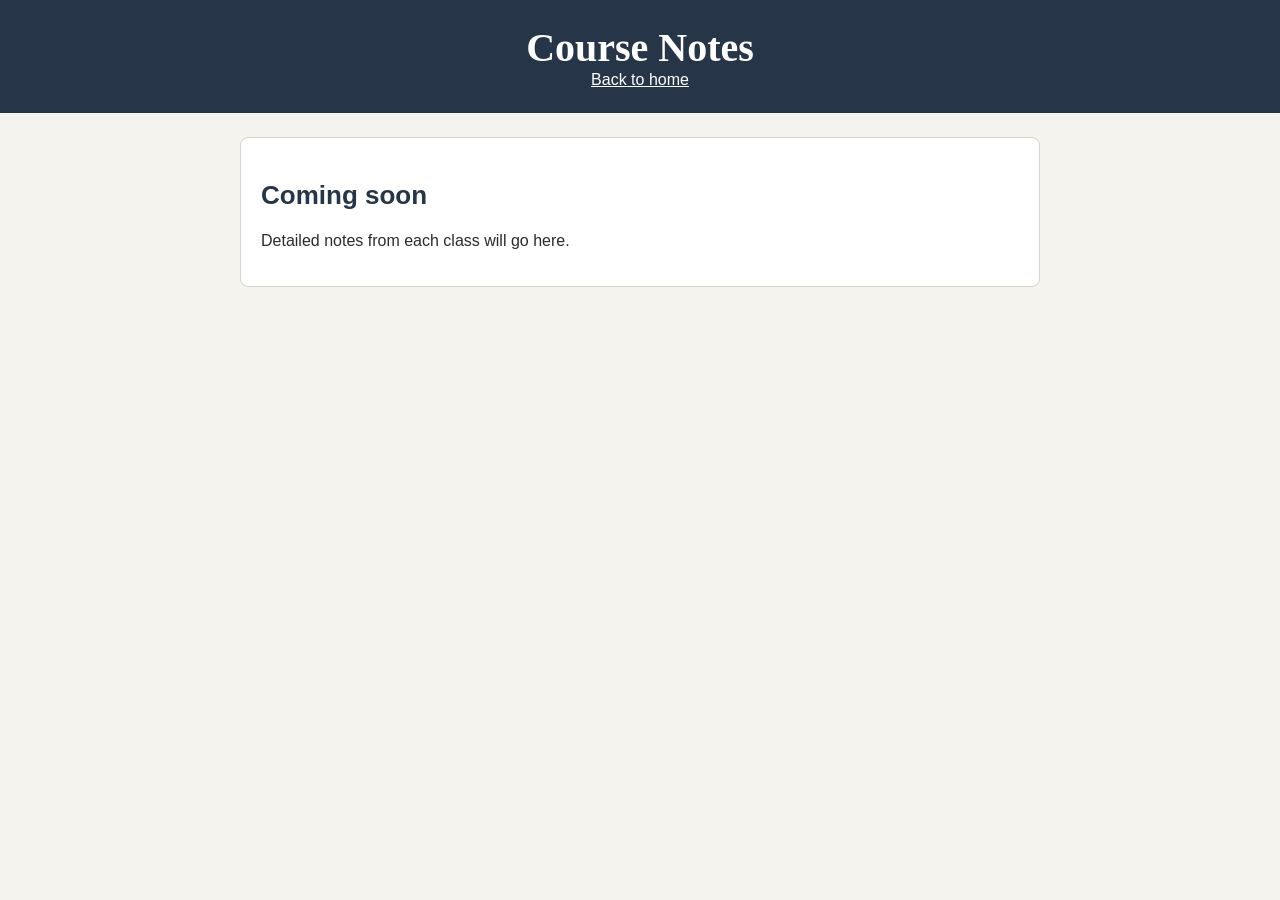
==== pages/notes.html @ 7576ff18 "Deliverable 01: project setup Add folder structure (css, js, images, pages), homepage with About Me " ====
<!DOCTYPE html>
<html lang="en">
<head>
  <meta charset="UTF-8">
  <meta name="viewport" content="width=device-width, initial-scale=1.0">
  <title>Course Notes</title>
  <link rel="stylesheet" href="../css/styles.css">
</head>
<body>
  <header>
    <h1>Course Notes</h1>
    <a href="../index.html">Back to home</a>
  </header>

  <main>
    <div class="card">
      <h2>Coming soon</h2>
      <p>Detailed notes from each class will go here.</p>
    </div>
  </main>
</body>
</html>
---- css/styles.css ----
/* Main stylesheet for the portfolio site */

body {
  font-family: Arial, Helvetica, sans-serif;
  font-size: 16px;
  color: #2b2b2b;
  background-color: #f5f3ee;
  margin: 0;
}

header {
  background-color: #263548;
  color: #ffffff;
  text-align: center;
  padding: 24px 16px;
}

header h1 {
  font-family: Georgia, "Times New Roman", serif;
  font-size: 40px;
  margin: 0;
}

header a {
  color: #ffffff;
}

main {
  width: 90%;
  max-width: 800px;
  margin: 24px auto;
}

.card {
  background-color: #ffffff;
  border: 1px solid #d8d4cc;
  border-radius: 8px;
  padding: 20px;
  margin-bottom: 20px;
}

h2 {
  color: #263548;
  font-size: 26px;
}

a {
  color: #3a6ea5;
}

.profile-pic {
  width: 150px;
  height: 150px;
  display: block;
  margin-bottom: 12px;
}

input {
  font-size: 16px;
  padding: 8px;
  border: 1px solid #999999;
  border-radius: 4px;
}

button {
  font-size: 16px;
  height: 38px;
  padding: 0 16px;
  color: #ffffff;
  background-color: #5b8c6a;
  border: none;
  border-radius: 4px;
  cursor: pointer;
}

button:hover {
  background-color: #4a7558;
}
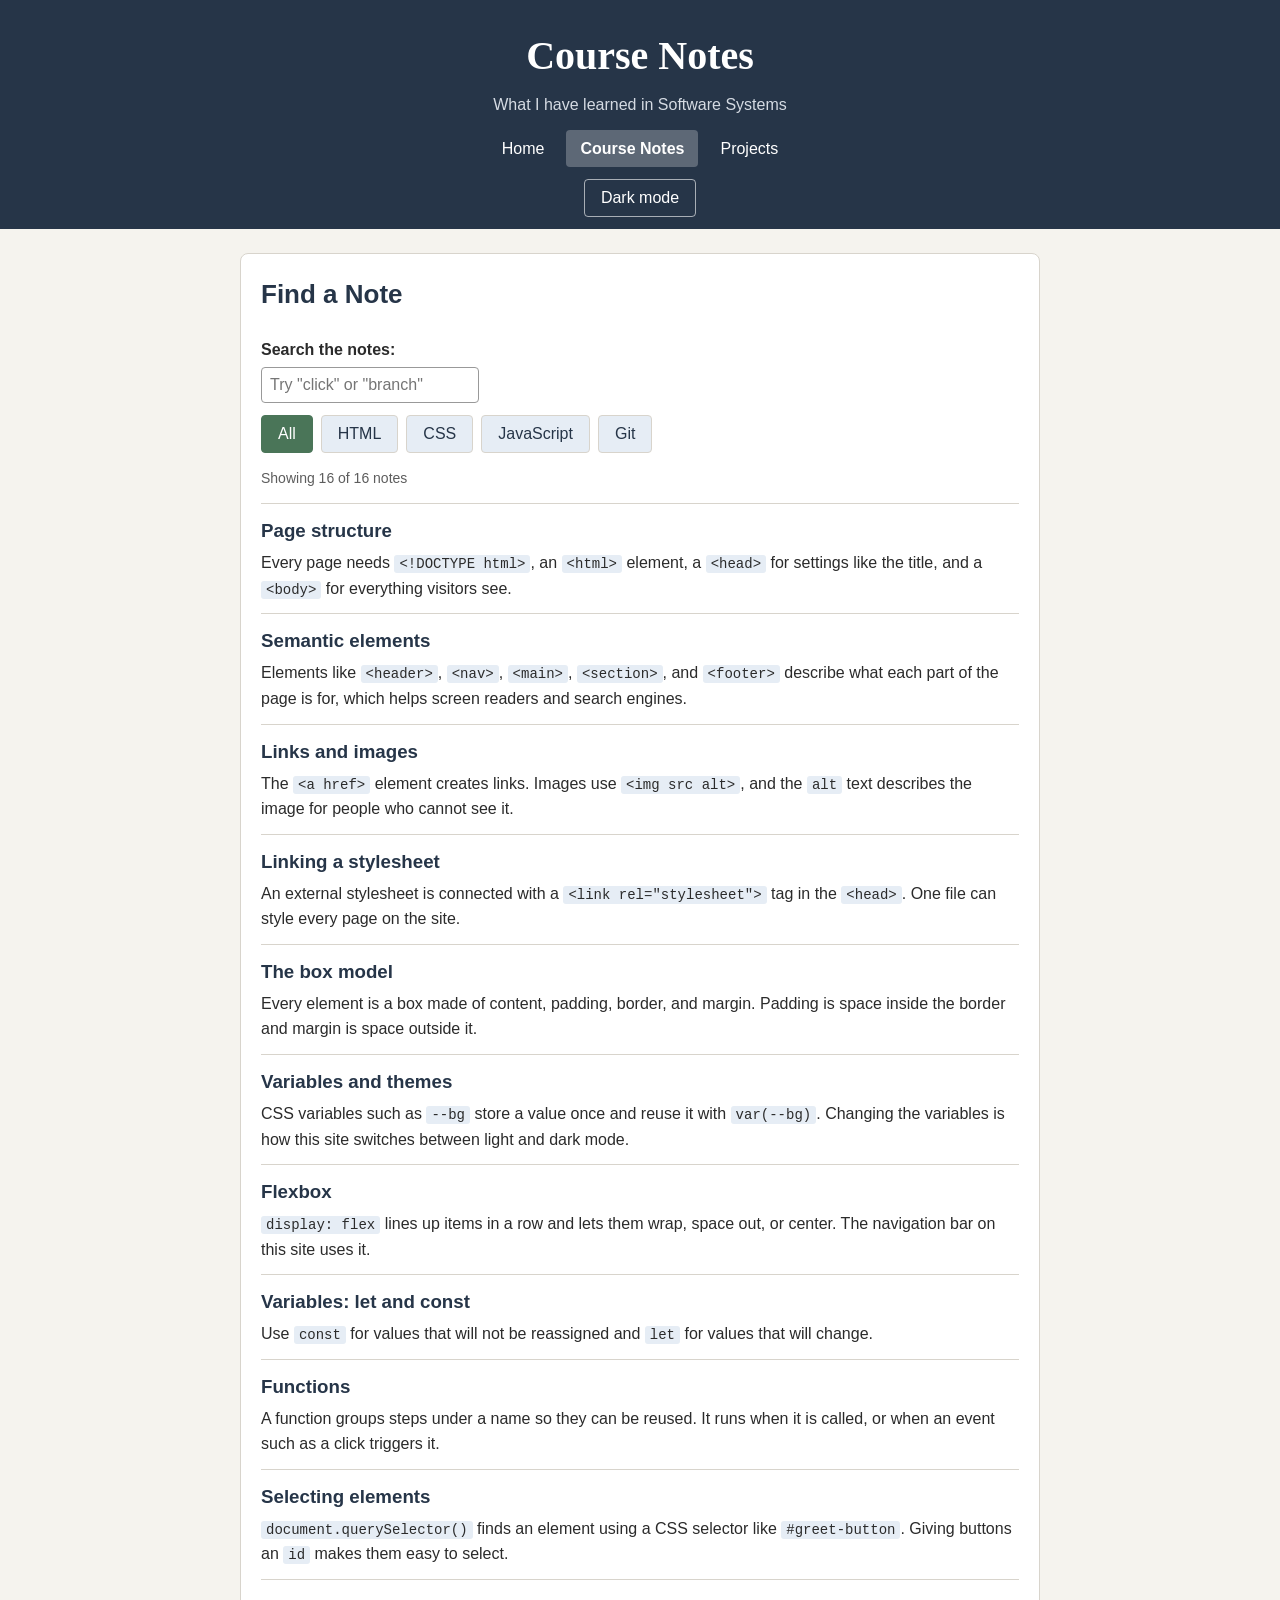
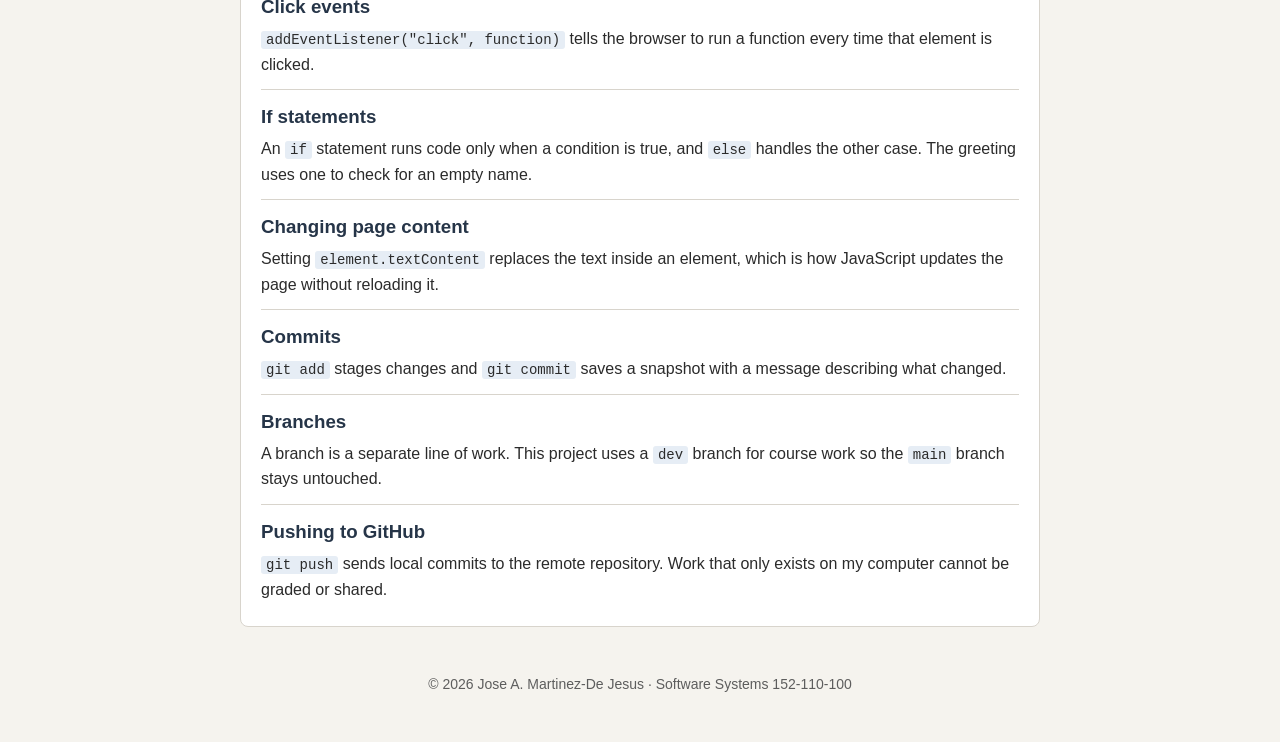
==== commit 6d0fc695: "Final project: full portfolio site.." ====
--- a/pages/notes.html
+++ b/pages/notes.html
@@ -3,20 +3,117 @@
 <head>
   <meta charset="UTF-8">
   <meta name="viewport" content="width=device-width, initial-scale=1.0">
-  <title>Course Notes</title>
+  <meta name="description" content="Searchable course notes on HTML, CSS, JavaScript, and Git.">
+  <title>Course Notes | Jose A. Martinez-De Jesus</title>
   <link rel="stylesheet" href="../css/styles.css">
 </head>
 <body>
   <header>
     <h1>Course Notes</h1>
-    <a href="../index.html">Back to home</a>
+    <p>What I have learned in Software Systems</p>
+    <nav aria-label="Main navigation">
+      <a href="../index.html">Home</a>
+      <a href="notes.html" aria-current="page">Course Notes</a>
+      <a href="projects.html">Projects</a>
+    </nav>
+    <button id="theme-button" type="button">Dark mode</button>
   </header>
 
   <main>
-    <div class="card">
-      <h2>Coming soon</h2>
-      <p>Detailed notes from each class will go here.</p>
-    </div>
+    <section class="card">
+      <h2>Find a Note</h2>
+      <label for="note-search">Search the notes:</label>
+      <input type="search" id="note-search" placeholder="Try &quot;click&quot; or &quot;branch&quot;">
+
+      <div class="filter-buttons" aria-label="Filter notes by topic">
+        <button type="button" data-topic="all" class="active">All</button>
+        <button type="button" data-topic="html">HTML</button>
+        <button type="button" data-topic="css">CSS</button>
+        <button type="button" data-topic="javascript">JavaScript</button>
+        <button type="button" data-topic="git">Git</button>
+      </div>
+
+      <p id="note-count" aria-live="polite"></p>
+
+      <!-- HTML notes -->
+      <article class="note" data-topic="html">
+        <h3>Page structure</h3>
+        <p>Every page needs <code>&lt;!DOCTYPE html&gt;</code>, an <code>&lt;html&gt;</code> element, a <code>&lt;head&gt;</code> for settings like the title, and a <code>&lt;body&gt;</code> for everything visitors see.</p>
+      </article>
+      <article class="note" data-topic="html">
+        <h3>Semantic elements</h3>
+        <p>Elements like <code>&lt;header&gt;</code>, <code>&lt;nav&gt;</code>, <code>&lt;main&gt;</code>, <code>&lt;section&gt;</code>, and <code>&lt;footer&gt;</code> describe what each part of the page is for, which helps screen readers and search engines.</p>
+      </article>
+      <article class="note" data-topic="html">
+        <h3>Links and images</h3>
+        <p>The <code>&lt;a href&gt;</code> element creates links. Images use <code>&lt;img src alt&gt;</code>, and the <code>alt</code> text describes the image for people who cannot see it.</p>
+      </article>
+
+      <!-- CSS notes -->
+      <article class="note" data-topic="css">
+        <h3>Linking a stylesheet</h3>
+        <p>An external stylesheet is connected with a <code>&lt;link rel="stylesheet"&gt;</code> tag in the <code>&lt;head&gt;</code>. One file can style every page on the site.</p>
+      </article>
+      <article class="note" data-topic="css">
+        <h3>The box model</h3>
+        <p>Every element is a box made of content, padding, border, and margin. Padding is space inside the border and margin is space outside it.</p>
+      </article>
+      <article class="note" data-topic="css">
+        <h3>Variables and themes</h3>
+        <p>CSS variables such as <code>--bg</code> store a value once and reuse it with <code>var(--bg)</code>. Changing the variables is how this site switches between light and dark mode.</p>
+      </article>
+      <article class="note" data-topic="css">
+        <h3>Flexbox</h3>
+        <p><code>display: flex</code> lines up items in a row and lets them wrap, space out, or center. The navigation bar on this site uses it.</p>
+      </article>
+
+      <!-- JavaScript notes -->
+      <article class="note" data-topic="javascript">
+        <h3>Variables: let and const</h3>
+        <p>Use <code>const</code> for values that will not be reassigned and <code>let</code> for values that will change.</p>
+      </article>
+      <article class="note" data-topic="javascript">
+        <h3>Functions</h3>
+        <p>A function groups steps under a name so they can be reused. It runs when it is called, or when an event such as a click triggers it.</p>
+      </article>
+      <article class="note" data-topic="javascript">
+        <h3>Selecting elements</h3>
+        <p><code>document.querySelector()</code> finds an element using a CSS selector like <code>#greet-button</code>. Giving buttons an <code>id</code> makes them easy to select.</p>
+      </article>
+      <article class="note" data-topic="javascript">
+        <h3>Click events</h3>
+        <p><code>addEventListener("click", function)</code> tells the browser to run a function every time that element is clicked.</p>
+      </article>
+      <article class="note" data-topic="javascript">
+        <h3>If statements</h3>
+        <p>An <code>if</code> statement runs code only when a condition is true, and <code>else</code> handles the other case. The greeting uses one to check for an empty name.</p>
+      </article>
+      <article class="note" data-topic="javascript">
+        <h3>Changing page content</h3>
+        <p>Setting <code>element.textContent</code> replaces the text inside an element, which is how JavaScript updates the page without reloading it.</p>
+      </article>
+
+      <!-- Git notes -->
+      <article class="note" data-topic="git">
+        <h3>Commits</h3>
+        <p><code>git add</code> stages changes and <code>git commit</code> saves a snapshot with a message describing what changed.</p>
+      </article>
+      <article class="note" data-topic="git">
+        <h3>Branches</h3>
+        <p>A branch is a separate line of work. This project uses a <code>dev</code> branch for course work so the <code>main</code> branch stays untouched.</p>
+      </article>
+      <article class="note" data-topic="git">
+        <h3>Pushing to GitHub</h3>
+        <p><code>git push</code> sends local commits to the remote repository. Work that only exists on my computer cannot be graded or shared.</p>
+      </article>
+    </section>
   </main>
+
+  <footer>
+    <p>&copy; <span id="year">2026</span> Jose A. Martinez-De Jesus &middot; Software Systems 152-110-100</p>
+  </footer>
+
+  <script src="../js/script.js"></script>
+  <script src="../js/notes.js"></script>
 </body>
 </html>
--- a/css/styles.css
+++ b/css/styles.css
@@ -1,18 +1,54 @@
 /* Main stylesheet for the portfolio site */
+
+/* ---------- Colors (light theme is the default) ---------- */
+:root {
+  --bg: #f5f3ee;
+  --card: #ffffff;
+  --border: #d8d4cc;
+  --text: #2b2b2b;
+  --muted: #5d5d5d;
+  --navy: #263548;
+  --heading: #263548;
+  --link: #2d5f96;
+  --accent: #4a7558;
+  --accent-hover: #3b5f47;
+  --tag-bg: #e6edf5;
+}
+
+/* Dark theme: the toggle button sets data-theme="dark" on <html> */
+:root[data-theme="dark"] {
+  --bg: #161c24;
+  --card: #1f2833;
+  --border: #33414f;
+  --text: #e8e6e1;
+  --muted: #a9b2bc;
+  --navy: #0f141a;
+  --heading: #9cc3ee;
+  --link: #8fbbe8;
+  --accent: #5b8c6a;
+  --accent-hover: #6ea17d;
+  --tag-bg: #2a3646;
+}
+
+* {
+  box-sizing: border-box;
+}
 
 body {
   font-family: Arial, Helvetica, sans-serif;
   font-size: 16px;
-  color: #2b2b2b;
-  background-color: #f5f3ee;
+  line-height: 1.6;
+  color: var(--text);
+  background-color: var(--bg);
   margin: 0;
 }
 
+/* ---------- Header and navigation ---------- */
 header {
-  background-color: #263548;
+  background-color: var(--navy);
   color: #ffffff;
   text-align: center;
-  padding: 24px 16px;
+  padding: 24px 16px 12px;
 }
 
 header h1 {
@@ -21,10 +57,38 @@
   margin: 0;
 }
 
-header a {
-  color: #ffffff;
-}
-
+header p {
+  margin: 4px 0 12px;
+  color: #d5dbe3;
+}
+
+nav {
+  display: flex;
+  flex-wrap: wrap;
+  justify-content: center;
+  gap: 8px;
+  padding-bottom: 8px;
+}
+
+nav a {
+  color: #ffffff;
+  text-decoration: none;
+  padding: 6px 14px;
+  border-radius: 4px;
+}
+
+nav a:hover,
+nav a:focus {
+  background-color: rgba(255, 255, 255, 0.18);
+}
+
+/* The link for the page you are on */
+nav a[aria-current="page"] {
+  background-color: rgba(255, 255, 255, 0.25);
+  font-weight: bold;
+}
+
+/* ---------- Layout ---------- */
 main {
   width: 90%;
   max-width: 800px;
@@ -32,47 +96,183 @@
 }
 
 .card {
-  background-color: #ffffff;
-  border: 1px solid #d8d4cc;
+  background-color: var(--card);
+  border: 1px solid var(--border);
   border-radius: 8px;
   padding: 20px;
   margin-bottom: 20px;
 }
 
 h2 {
-  color: #263548;
+  color: var(--heading);
   font-size: 26px;
+  margin-top: 0;
+}
+
+h3 {
+  color: var(--heading);
+  margin-bottom: 4px;
 }
 
 a {
-  color: #3a6ea5;
+  color: var(--link);
+}
+
+.muted {
+  color: var(--muted);
+}
+
+footer {
+  text-align: center;
+  color: var(--muted);
+  padding: 8px 16px 32px;
+  font-size: 14px;
+}
+
+/* ---------- Home page ---------- */
+.about {
+  display: flex;
+  gap: 20px;
+  align-items: center;
 }
 
 .profile-pic {
   width: 150px;
   height: 150px;
+  flex-shrink: 0;
+}
+
+.skill-list {
+  display: flex;
+  flex-wrap: wrap;
+  gap: 8px;
+  padding: 0;
+  margin: 0;
+  list-style: none;
+}
+
+.skill-list li,
+.tag {
+  background-color: var(--tag-bg);
+  color: var(--heading);
+  border-radius: 14px;
+  padding: 3px 12px;
+  font-size: 14px;
+}
+
+/* ---------- Forms and buttons ---------- */
+label {
   display: block;
-  margin-bottom: 12px;
+  font-weight: bold;
+  margin-bottom: 4px;
 }
 
 input {
   font-size: 16px;
   padding: 8px;
+  color: var(--text);
+  background-color: var(--card);
   border: 1px solid #999999;
   border-radius: 4px;
+  max-width: 100%;
 }
 
 button {
   font-size: 16px;
-  height: 38px;
+  min-height: 38px;
   padding: 0 16px;
   color: #ffffff;
-  background-color: #5b8c6a;
+  background-color: var(--accent);
   border: none;
   border-radius: 4px;
   cursor: pointer;
 }
 
 button:hover {
-  background-color: #4a7558;
-}
+  background-color: var(--accent-hover);
+}
+
+button:focus-visible,
+input:focus-visible,
+a:focus-visible {
+  outline: 3px solid #e0a82e;
+  outline-offset: 2px;
+}
+
+#theme-button {
+  background-color: transparent;
+  border: 1px solid rgba(255, 255, 255, 0.6);
+  margin-top: 4px;
+}
+
+#theme-button:hover {
+  background-color: rgba(255, 255, 255, 0.18);
+}
+
+#greeting {
+  font-weight: bold;
+  min-height: 1.6em;
+}
+
+/* ---------- Notes page ---------- */
+.filter-buttons {
+  display: flex;
+  flex-wrap: wrap;
+  gap: 8px;
+  margin: 12px 0;
+}
+
+.filter-buttons button {
+  color: var(--heading);
+  background-color: var(--tag-bg);
+  border: 1px solid var(--border);
+}
+
+.filter-buttons button:hover {
+  background-color: var(--border);
+}
+
+/* The topic button that is currently selected */
+.filter-buttons button.active {
+  color: #ffffff;
+  background-color: var(--accent);
+  border-color: var(--accent);
+}
+
+#note-count {
+  color: var(--muted);
+  font-size: 14px;
+}
+
+.note {
+  border-top: 1px solid var(--border);
+  padding-top: 12px;
+  margin-top: 12px;
+}
+
+.note h3 {
+  margin-top: 0;
+}
+
+.note p {
+  margin: 4px 0;
+}
+
+code {
+  background-color: var(--tag-bg);
+  padding: 1px 5px;
+  border-radius: 3px;
+  font-size: 14px;
+}
+
+/* ---------- Small screens ---------- */
+@media (max-width: 600px) {
+  header h1 {
+    font-size: 30px;
+  }
+
+  .about {
+    flex-direction: column;
+    text-align: center;
+  }
+}
